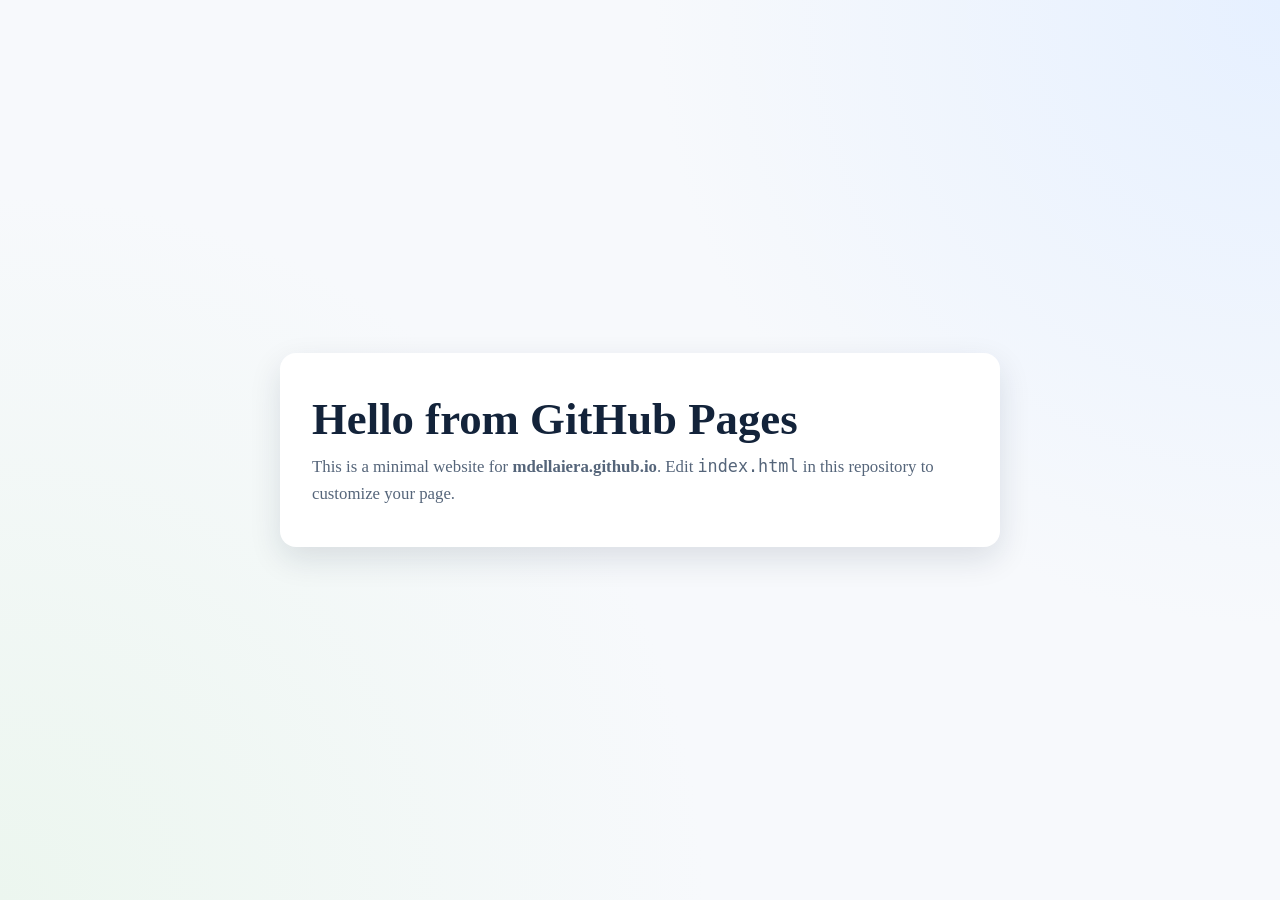
==== index.html @ f1030344 "first commit" ====
<!doctype html>
<html lang="en">
  <head>
    <meta charset="UTF-8" />
    <meta name="viewport" content="width=device-width, initial-scale=1.0" />
    <title>mdellaiera.github.io</title>
    <style>
      :root {
        --bg: #f7f9fc;
        --card: #ffffff;
        --text: #13233a;
        --muted: #55657a;
        --accent: #1769e0;
      }

      * {
        box-sizing: border-box;
      }

      body {
        margin: 0;
        min-height: 100vh;
        display: grid;
        place-items: center;
        font-family: Georgia, "Times New Roman", serif;
        color: var(--text);
        background:
          radial-gradient(circle at top right, #e6f0ff 0%, transparent 40%),
          radial-gradient(circle at bottom left, #ecf6ef 0%, transparent 45%),
          var(--bg);
      }

      main {
        width: min(92vw, 720px);
        padding: 2.5rem 2rem;
        border-radius: 16px;
        background: var(--card);
        box-shadow: 0 12px 32px rgba(19, 35, 58, 0.12);
      }

      h1 {
        margin: 0 0 0.5rem;
        font-size: clamp(1.8rem, 5vw, 2.8rem);
      }

      p {
        margin: 0;
        font-size: 1.05rem;
        line-height: 1.6;
        color: var(--muted);
      }

      a {
        color: var(--accent);
        text-decoration: none;
      }

      a:hover {
        text-decoration: underline;
      }
    </style>
  </head>
  <body>
    <main>
      <h1>Hello from GitHub Pages</h1>
      <p>
        This is a minimal website for <strong>mdellaiera.github.io</strong>.
        Edit <code>index.html</code> in this repository to customize your page.
      </p>
    </main>
  </body>
</html>
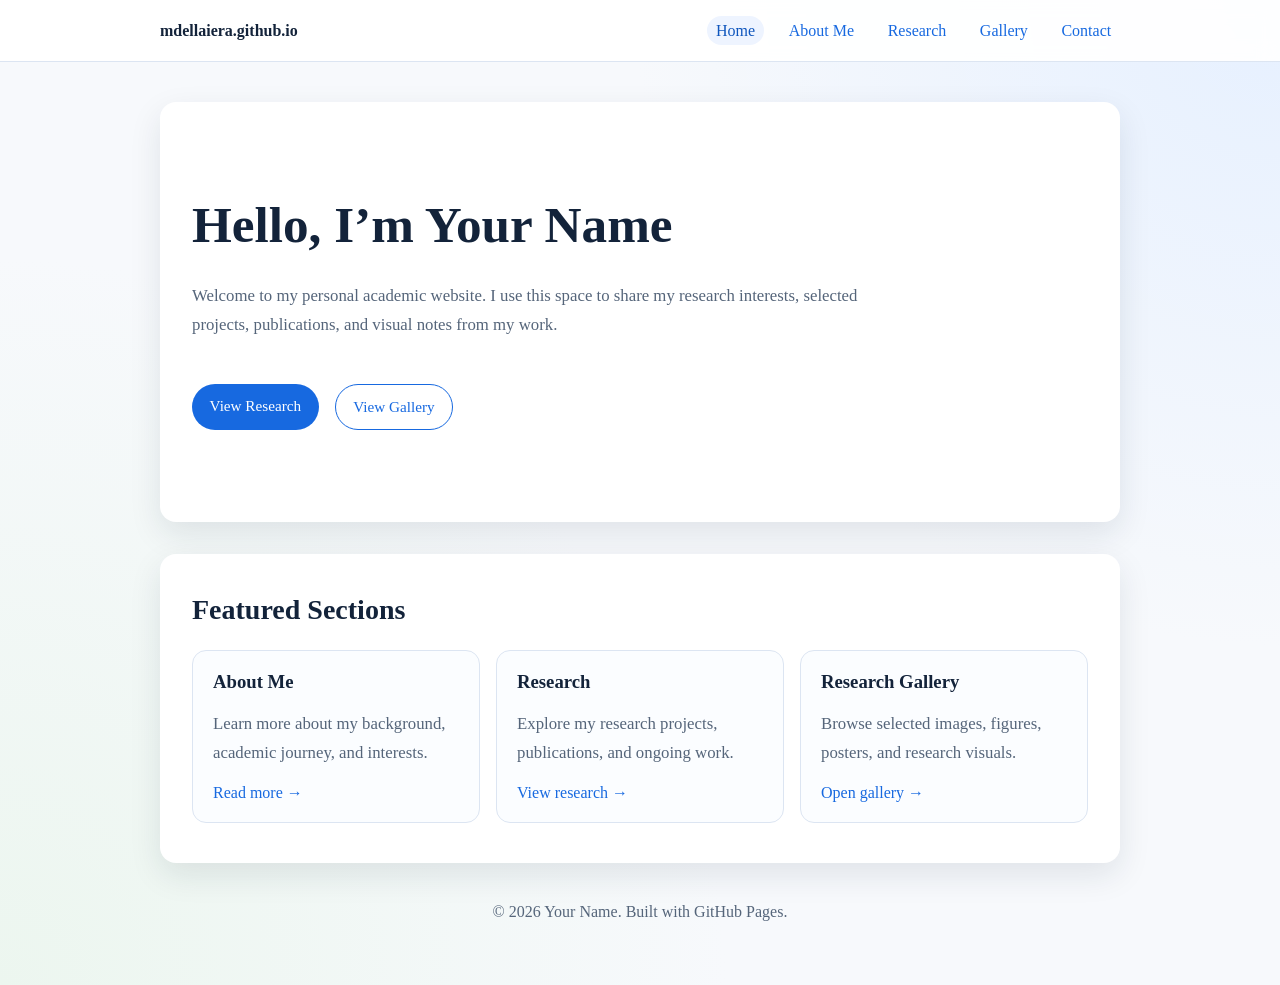
==== commit 97fc11f1: "update" ====
--- a/index.html
+++ b/index.html
@@ -3,70 +3,68 @@
   <head>
     <meta charset="UTF-8" />
     <meta name="viewport" content="width=device-width, initial-scale=1.0" />
-    <title>mdellaiera.github.io</title>
-    <style>
-      :root {
-        --bg: #f7f9fc;
-        --card: #ffffff;
-        --text: #13233a;
-        --muted: #55657a;
-        --accent: #1769e0;
-      }
+    <title>Home | mdellaiera.github.io</title>
+    <link rel="stylesheet" href="style.css" />
+  </head>
 
-      * {
-        box-sizing: border-box;
-      }
+  <body>
+    <header>
+      <nav>
+        <a class="site-name" href="index.html">mdellaiera.github.io</a>
 
-      body {
-        margin: 0;
-        min-height: 100vh;
-        display: grid;
-        place-items: center;
-        font-family: Georgia, "Times New Roman", serif;
-        color: var(--text);
-        background:
-          radial-gradient(circle at top right, #e6f0ff 0%, transparent 40%),
-          radial-gradient(circle at bottom left, #ecf6ef 0%, transparent 45%),
-          var(--bg);
-      }
+        <div class="nav-links">
+          <a class="active" href="index.html">Home</a>
+          <a href="about.html">About Me</a>
+          <a href="research.html">Research</a>
+          <a href="gallery.html">Gallery</a>
+          <a href="contact.html">Contact</a>
+        </div>
+      </nav>
+    </header>
 
-      main {
-        width: min(92vw, 720px);
-        padding: 2.5rem 2rem;
-        border-radius: 16px;
-        background: var(--card);
-        box-shadow: 0 12px 32px rgba(19, 35, 58, 0.12);
-      }
+    <main>
+      <section class="hero">
+        <h1>Hello, I’m Your Name</h1>
 
-      h1 {
-        margin: 0 0 0.5rem;
-        font-size: clamp(1.8rem, 5vw, 2.8rem);
-      }
+        <p>
+          Welcome to my personal academic website. I use this space to share my
+          research interests, selected projects, publications, and visual notes
+          from my work.
+        </p>
 
-      p {
-        margin: 0;
-        font-size: 1.05rem;
-        line-height: 1.6;
-        color: var(--muted);
-      }
+        <div class="button-row">
+          <a class="button" href="research.html">View Research</a>
+          <a class="button secondary" href="gallery.html">View Gallery</a>
+        </div>
+      </section>
 
-      a {
-        color: var(--accent);
-        text-decoration: none;
-      }
+      <section>
+        <h2>Featured Sections</h2>
 
-      a:hover {
-        text-decoration: underline;
-      }
-    </style>
-  </head>
-  <body>
-    <main>
-      <h1>Hello from GitHub Pages</h1>
-      <p>
-        This is a minimal website for <strong>mdellaiera.github.io</strong>.
-        Edit <code>index.html</code> in this repository to customize your page.
-      </p>
+        <div class="card-grid">
+          <article class="card">
+            <h3>About Me</h3>
+            <p>Learn more about my background, academic journey, and interests.</p>
+            <a href="about.html">Read more →</a>
+          </article>
+
+          <article class="card">
+            <h3>Research</h3>
+            <p>Explore my research projects, publications, and ongoing work.</p>
+            <a href="research.html">View research →</a>
+          </article>
+
+          <article class="card">
+            <h3>Research Gallery</h3>
+            <p>Browse selected images, figures, posters, and research visuals.</p>
+            <a href="gallery.html">Open gallery →</a>
+          </article>
+        </div>
+      </section>
     </main>
+
+    <footer>
+      © 2026 Your Name. Built with GitHub Pages.
+    </footer>
   </body>
-</html>
+</html>
--- a/style.css
+++ b/style.css
@@ -0,0 +1,211 @@
+:root {
+  --bg: #f7f9fc;
+  --card: #ffffff;
+  --text: #13233a;
+  --muted: #55657a;
+  --accent: #1769e0;
+  --accent-dark: #0f56bd;
+  --border: #dce5f2;
+}
+
+* {
+  box-sizing: border-box;
+}
+
+body {
+  margin: 0;
+  min-height: 100vh;
+  font-family: Georgia, "Times New Roman", serif;
+  color: var(--text);
+  background:
+    radial-gradient(circle at top right, #e6f0ff 0%, transparent 40%),
+    radial-gradient(circle at bottom left, #ecf6ef 0%, transparent 45%),
+    var(--bg);
+}
+
+header {
+  position: sticky;
+  top: 0;
+  z-index: 10;
+  background: rgba(255, 255, 255, 0.92);
+  backdrop-filter: blur(10px);
+  border-bottom: 1px solid var(--border);
+}
+
+nav {
+  width: min(92vw, 960px);
+  margin: 0 auto;
+  padding: 1rem 0;
+  display: flex;
+  justify-content: space-between;
+  align-items: center;
+  gap: 1rem;
+}
+
+.site-name {
+  font-weight: bold;
+  color: var(--text);
+}
+
+.nav-links {
+  display: flex;
+  gap: 1rem;
+  flex-wrap: wrap;
+}
+
+a {
+  color: var(--accent);
+  text-decoration: none;
+}
+
+a:hover {
+  text-decoration: underline;
+}
+
+.nav-links a {
+  padding: 0.35rem 0.55rem;
+  border-radius: 999px;
+}
+
+.nav-links a.active {
+  background: #eef4ff;
+  color: var(--accent-dark);
+}
+
+main {
+  width: min(92vw, 960px);
+  margin: 2.5rem auto;
+}
+
+section {
+  margin-bottom: 2rem;
+  padding: 2.5rem 2rem;
+  border-radius: 16px;
+  background: var(--card);
+  box-shadow: 0 12px 32px rgba(19, 35, 58, 0.1);
+}
+
+.hero {
+  min-height: 420px;
+  display: flex;
+  flex-direction: column;
+  justify-content: center;
+}
+
+h1,
+h2,
+h3 {
+  margin-top: 0;
+}
+
+h1 {
+  margin-bottom: 0.75rem;
+  font-size: clamp(2rem, 5vw, 3.2rem);
+}
+
+h2 {
+  font-size: 1.75rem;
+}
+
+p,
+li {
+  max-width: 720px;
+  font-size: 1.05rem;
+  line-height: 1.7;
+  color: var(--muted);
+}
+
+.button-row {
+  margin-top: 1.75rem;
+  display: flex;
+  gap: 1rem;
+  flex-wrap: wrap;
+}
+
+.button {
+  display: inline-block;
+  padding: 0.8rem 1.1rem;
+  border-radius: 999px;
+  background: var(--accent);
+  color: white;
+  font-size: 0.95rem;
+}
+
+.button:hover {
+  text-decoration: none;
+  background: var(--accent-dark);
+}
+
+.button.secondary {
+  background: transparent;
+  color: var(--accent);
+  border: 1px solid var(--accent);
+}
+
+.button.secondary:hover {
+  background: #eef4ff;
+}
+
+.card-grid,
+.gallery-grid {
+  margin-top: 1.5rem;
+  display: grid;
+  grid-template-columns: repeat(auto-fit, minmax(220px, 1fr));
+  gap: 1rem;
+}
+
+.card {
+  padding: 1.25rem;
+  border-radius: 14px;
+  background: #fbfdff;
+  border: 1px solid var(--border);
+}
+
+.card h3 {
+  margin-bottom: 0.5rem;
+}
+
+.gallery-card {
+  margin: 0;
+  overflow: hidden;
+  border-radius: 14px;
+  background: #fbfdff;
+  border: 1px solid var(--border);
+}
+
+.gallery-card img {
+  width: 100%;
+  height: 220px;
+  display: block;
+  object-fit: cover;
+  background: #eef4ff;
+}
+
+.gallery-card figcaption {
+  padding: 0.85rem 1rem;
+  color: var(--muted);
+  font-size: 0.95rem;
+}
+
+footer {
+  width: min(92vw, 960px);
+  margin: 2rem auto;
+  padding-bottom: 2rem;
+  text-align: center;
+  color: var(--muted);
+}
+
+@media (max-width: 640px) {
+  nav {
+    flex-direction: column;
+    align-items: flex-start;
+  }
+
+  section {
+    padding: 2rem 1.25rem;
+  }
+
+  .gallery-card img {
+    height: 180px;
+  }
+}
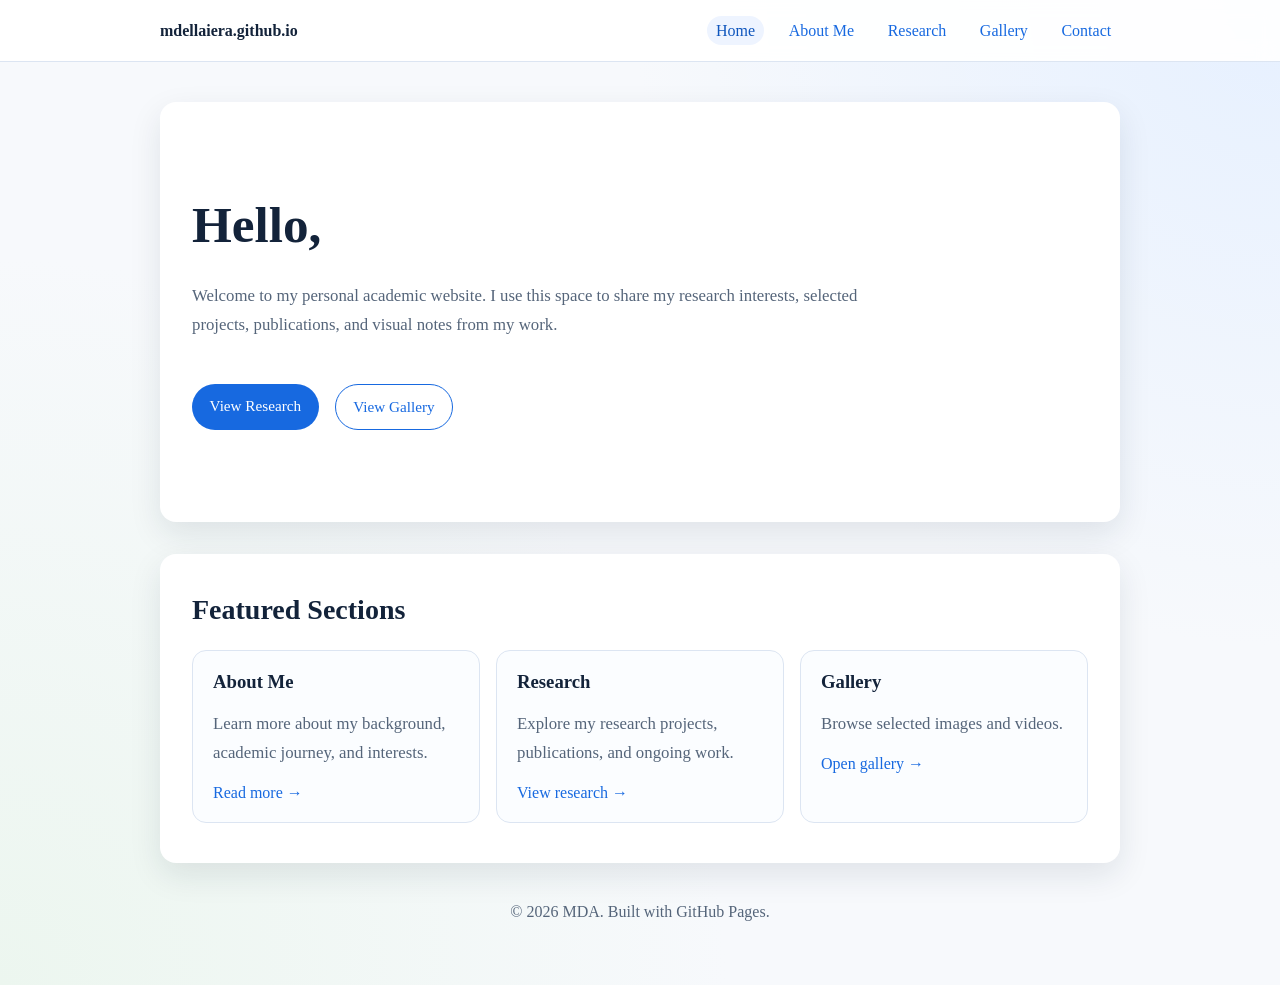
==== commit 5932e256: "fix index page" ====
--- a/index.html
+++ b/index.html
@@ -24,7 +24,7 @@
 
     <main>
       <section class="hero">
-        <h1>Hello, I’m Your Name</h1>
+        <h1>Hello,</h1>
 
         <p>
           Welcome to my personal academic website. I use this space to share my
@@ -55,8 +55,8 @@
           </article>
 
           <article class="card">
-            <h3>Research Gallery</h3>
-            <p>Browse selected images, figures, posters, and research visuals.</p>
+            <h3>Gallery</h3>
+            <p>Browse selected images and videos.</p>
             <a href="gallery.html">Open gallery →</a>
           </article>
         </div>
@@ -64,7 +64,7 @@
     </main>
 
     <footer>
-      © 2026 Your Name. Built with GitHub Pages.
+      © 2026 MDA. Built with GitHub Pages.
     </footer>
   </body>
 </html>
--- a/style.css
+++ b/style.css
@@ -208,4 +208,34 @@
   .gallery-card img {
     height: 180px;
   }
+}
+
+.section-subtitle {
+  margin-top: 2.5rem;
+}
+
+.video-grid {
+  margin-top: 1.5rem;
+  display: grid;
+  grid-template-columns: repeat(auto-fit, minmax(260px, 1fr));
+  gap: 1.25rem;
+}
+
+.video-card {
+  padding: 1rem;
+  border-radius: 14px;
+  background: #fbfdff;
+  border: 1px solid var(--border);
+}
+
+.video-card video {
+  width: 100%;
+  border-radius: 10px;
+  display: block;
+  background: #000;
+}
+
+.video-card h3 {
+  margin: 0.85rem 0 0;
+  font-size: 1.1rem;
 }
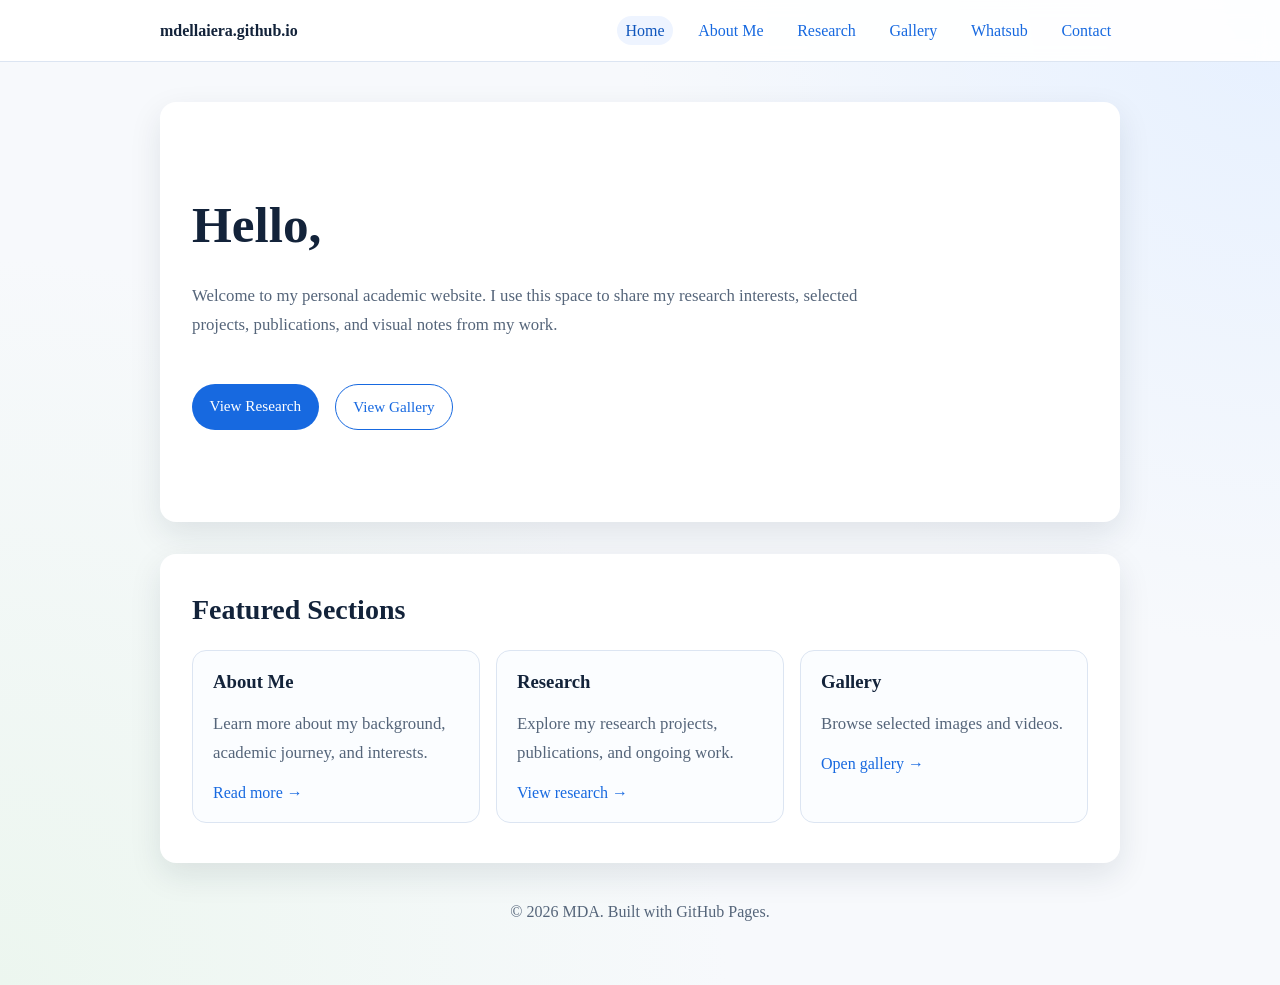
==== commit ea0624f8: "add link to whatsub" ====
--- a/index.html
+++ b/index.html
@@ -17,6 +17,7 @@
           <a href="about.html">About Me</a>
           <a href="research.html">Research</a>
           <a href="gallery.html">Gallery</a>
+          <a href="/whatsub/">Whatsub</a>
           <a href="contact.html">Contact</a>
         </div>
       </nav>
